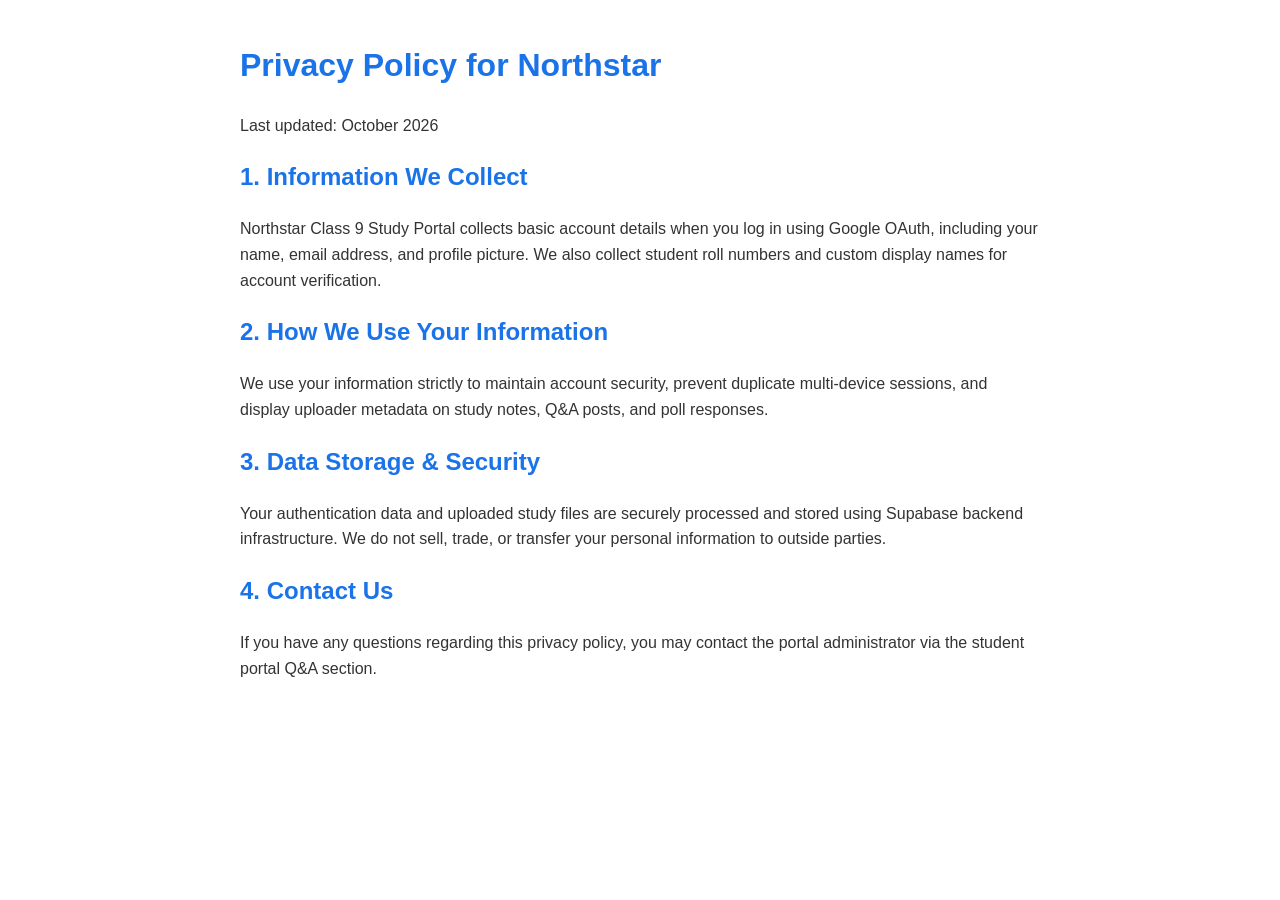
==== privacy.html @ f6c161f4 "Add privacy policy and terms of service pages" ====
<!DOCTYPE html>
<html lang="en">
<head>
    <meta charset="UTF-8">
    <meta name="viewport" content="width=device-width, initial-scale=1.0">
    <title>Privacy Policy - Northstar Class 9 Portal</title>
    <style>
        body { font-family: sans-serif; line-height: 1.6; max-width: 800px; margin: 40px auto; padding: 0 20px; color: #333; }
        h1, h2 { color: #1a73e8; }
    </style>
</head>
<body>
    <h1>Privacy Policy for Northstar</h1>
    <p>Last updated: October 2026</p>
    
    <h2>1. Information We Collect</h2>
    <p>Northstar Class 9 Study Portal collects basic account details when you log in using Google OAuth, including your name, email address, and profile picture. We also collect student roll numbers and custom display names for account verification.</p>

    <h2>2. How We Use Your Information</h2>
    <p>We use your information strictly to maintain account security, prevent duplicate multi-device sessions, and display uploader metadata on study notes, Q&A posts, and poll responses.</p>

    <h2>3. Data Storage & Security</h2>
    <p>Your authentication data and uploaded study files are securely processed and stored using Supabase backend infrastructure. We do not sell, trade, or transfer your personal information to outside parties.</p>

    <h2>4. Contact Us</h2>
    <p>If you have any questions regarding this privacy policy, you may contact the portal administrator via the student portal Q&A section.</p>
</body>
</html>
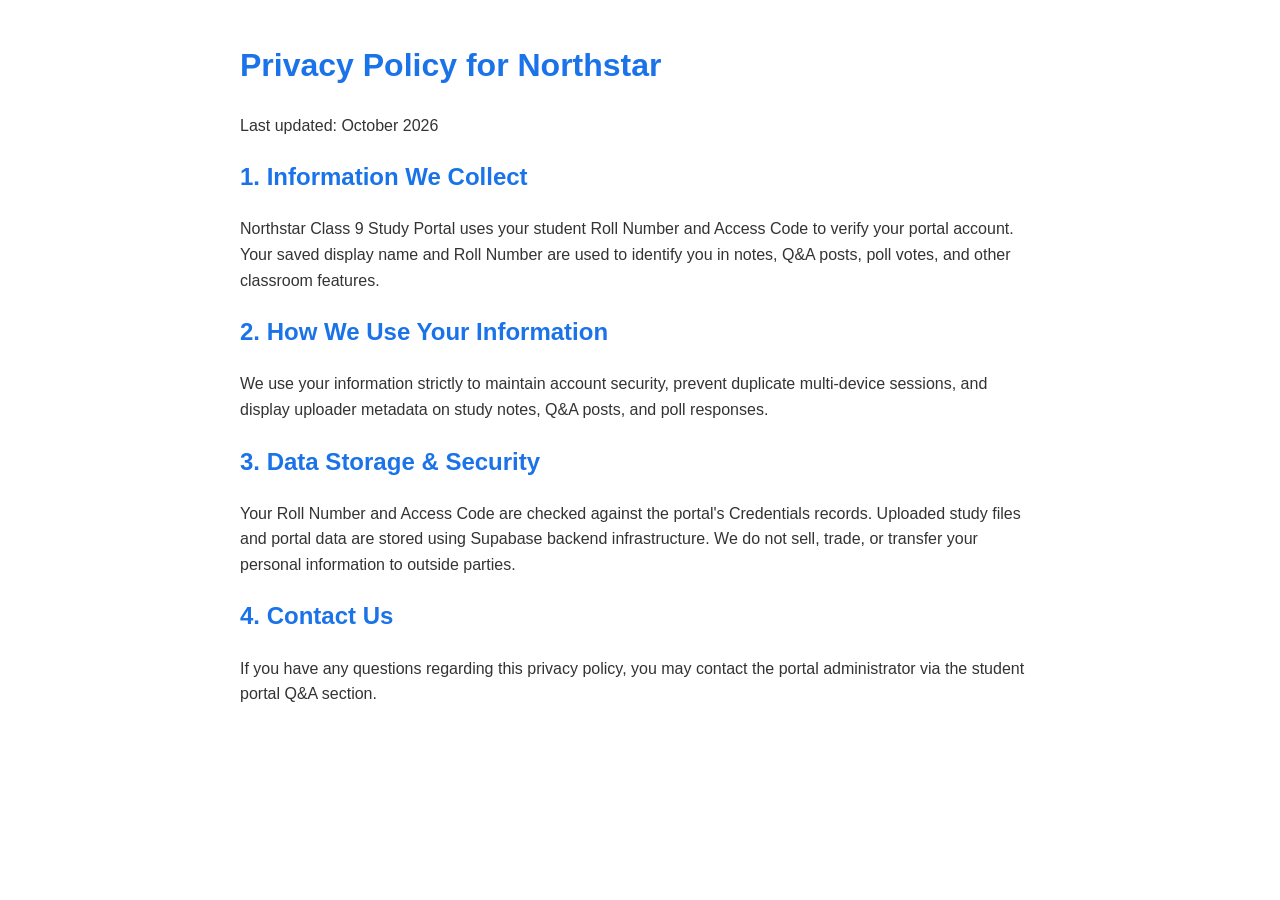
==== commit c57c83b0: "Updated Interface" ====
--- a/privacy.html
+++ b/privacy.html
@@ -14,13 +14,13 @@
     <p>Last updated: October 2026</p>
     
     <h2>1. Information We Collect</h2>
-    <p>Northstar Class 9 Study Portal collects basic account details when you log in using Google OAuth, including your name, email address, and profile picture. We also collect student roll numbers and custom display names for account verification.</p>
+    <p>Northstar Class 9 Study Portal uses your student Roll Number and Access Code to verify your portal account. Your saved display name and Roll Number are used to identify you in notes, Q&amp;A posts, poll votes, and other classroom features.</p>
 
     <h2>2. How We Use Your Information</h2>
     <p>We use your information strictly to maintain account security, prevent duplicate multi-device sessions, and display uploader metadata on study notes, Q&A posts, and poll responses.</p>
 
     <h2>3. Data Storage & Security</h2>
-    <p>Your authentication data and uploaded study files are securely processed and stored using Supabase backend infrastructure. We do not sell, trade, or transfer your personal information to outside parties.</p>
+    <p>Your Roll Number and Access Code are checked against the portal's Credentials records. Uploaded study files and portal data are stored using Supabase backend infrastructure. We do not sell, trade, or transfer your personal information to outside parties.</p>
 
     <h2>4. Contact Us</h2>
     <p>If you have any questions regarding this privacy policy, you may contact the portal administrator via the student portal Q&A section.</p>
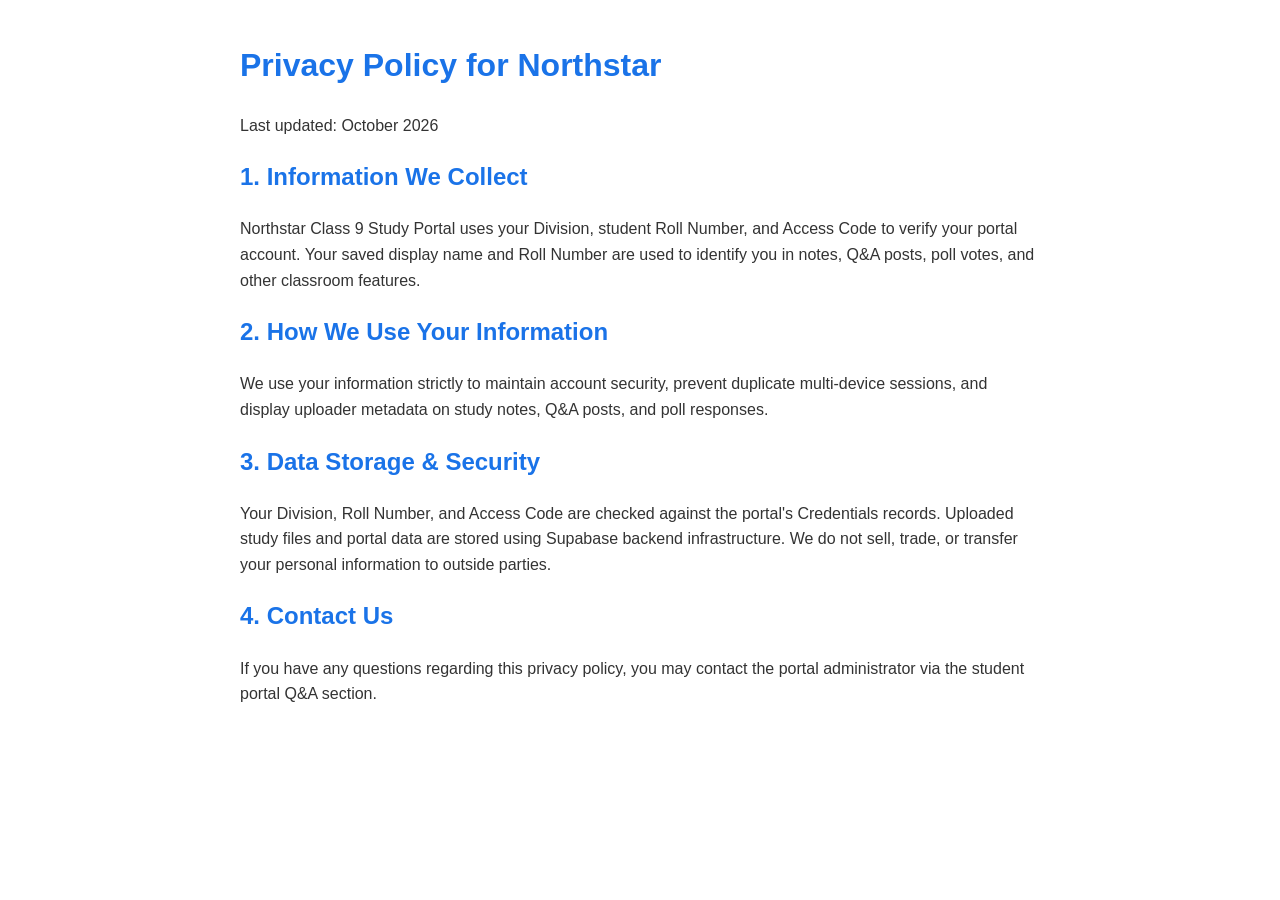
==== commit 4854d256: "Deploy division auth, 2-device sessions, Q&A badges, live polls, and PWA" ====
--- a/privacy.html
+++ b/privacy.html
@@ -14,13 +14,13 @@
     <p>Last updated: October 2026</p>
     
     <h2>1. Information We Collect</h2>
-    <p>Northstar Class 9 Study Portal uses your student Roll Number and Access Code to verify your portal account. Your saved display name and Roll Number are used to identify you in notes, Q&amp;A posts, poll votes, and other classroom features.</p>
+    <p>Northstar Class 9 Study Portal uses your Division, student Roll Number, and Access Code to verify your portal account. Your saved display name and Roll Number are used to identify you in notes, Q&amp;A posts, poll votes, and other classroom features.</p>
 
     <h2>2. How We Use Your Information</h2>
     <p>We use your information strictly to maintain account security, prevent duplicate multi-device sessions, and display uploader metadata on study notes, Q&A posts, and poll responses.</p>
 
     <h2>3. Data Storage & Security</h2>
-    <p>Your Roll Number and Access Code are checked against the portal's Credentials records. Uploaded study files and portal data are stored using Supabase backend infrastructure. We do not sell, trade, or transfer your personal information to outside parties.</p>
+    <p>Your Division, Roll Number, and Access Code are checked against the portal's Credentials records. Uploaded study files and portal data are stored using Supabase backend infrastructure. We do not sell, trade, or transfer your personal information to outside parties.</p>
 
     <h2>4. Contact Us</h2>
     <p>If you have any questions regarding this privacy policy, you may contact the portal administrator via the student portal Q&A section.</p>
